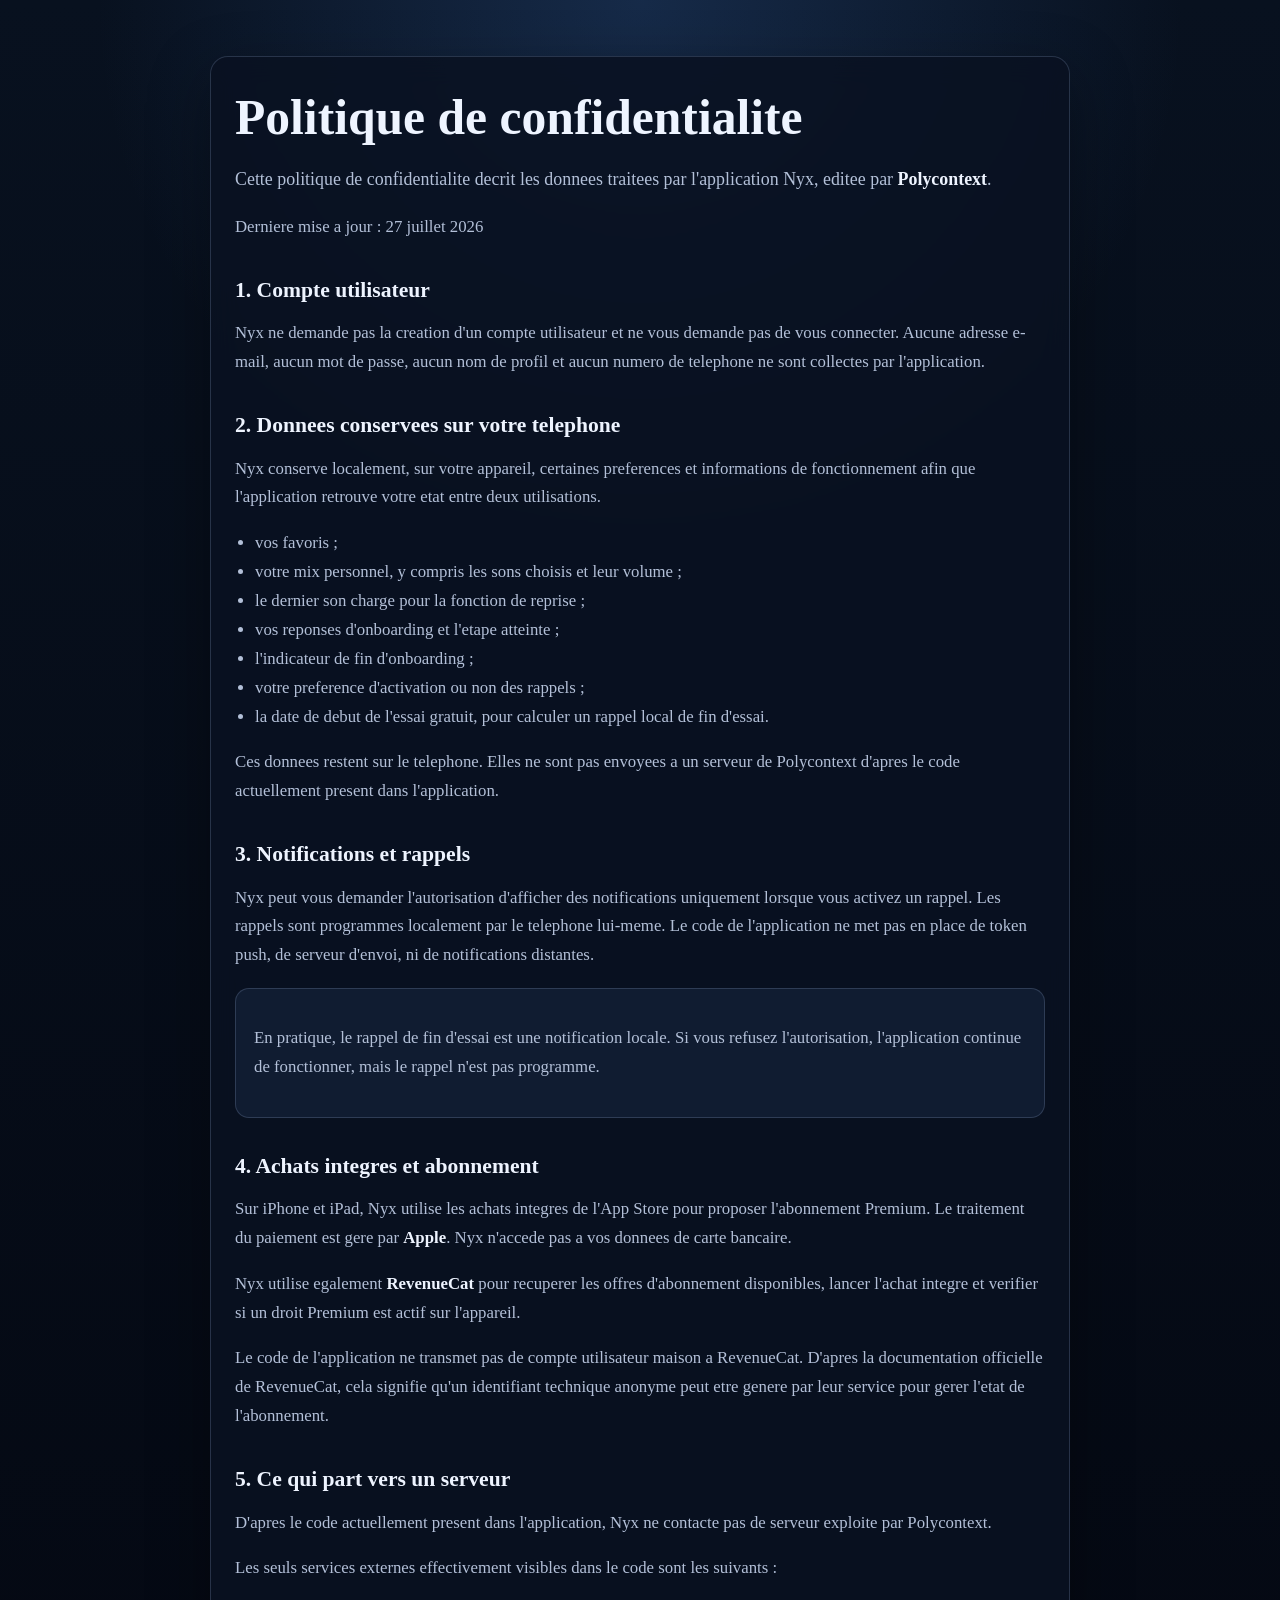
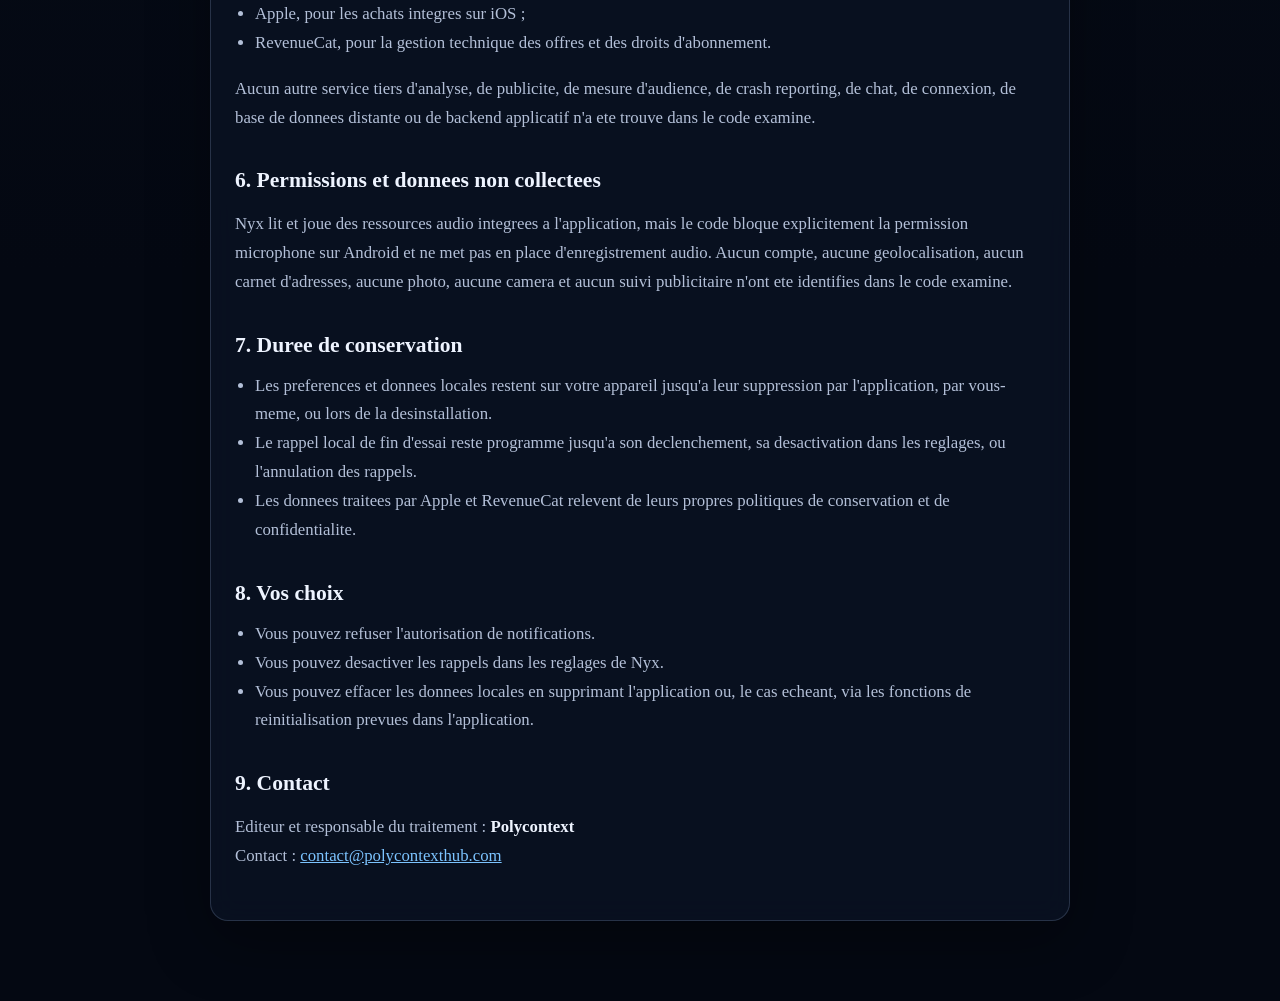
==== index.html @ 450d6f77 "docs: add privacy policy site" ====
<!doctype html>
<html lang="fr">
  <head>
    <meta charset="utf-8">
    <meta name="viewport" content="width=device-width, initial-scale=1">
    <title>Politique de confidentialite - Nyx</title>
    <style>
      :root {
        color-scheme: dark;
        --bg: #08111f;
        --bg-soft: #101c31;
        --panel: rgba(10, 18, 33, 0.88);
        --text: #eef4ff;
        --muted: #b3c0d8;
        --line: rgba(151, 174, 212, 0.22);
        --accent: #7cc4ff;
      }

      * {
        box-sizing: border-box;
      }

      body {
        margin: 0;
        font-family: Georgia, "Times New Roman", serif;
        background:
          radial-gradient(circle at top, rgba(58, 108, 180, 0.28), transparent 34rem),
          linear-gradient(180deg, var(--bg), #040812 72%);
        color: var(--text);
      }

      main {
        width: min(860px, calc(100% - 32px));
        margin: 0 auto;
        padding: 56px 0 80px;
      }

      .panel {
        background: var(--panel);
        border: 1px solid var(--line);
        border-radius: 18px;
        padding: 32px 24px;
        backdrop-filter: blur(14px);
        box-shadow: 0 20px 60px rgba(0, 0, 0, 0.35);
      }

      h1,
      h2 {
        margin: 0 0 14px;
        line-height: 1.15;
      }

      h1 {
        font-size: clamp(2rem, 4vw, 3.1rem);
      }

      h2 {
        margin-top: 36px;
        font-size: 1.35rem;
      }

      p,
      li {
        color: var(--muted);
        font-size: 1.05rem;
        line-height: 1.72;
      }

      p.lead {
        font-size: 1.12rem;
      }

      strong {
        color: var(--text);
      }

      a {
        color: var(--accent);
      }

      ul {
        margin: 14px 0 0;
        padding-left: 20px;
      }

      .meta {
        margin-top: 12px;
        color: var(--muted);
      }

      .box {
        margin-top: 18px;
        padding: 18px;
        border-radius: 14px;
        border: 1px solid var(--line);
        background: var(--bg-soft);
      }

      @media (max-width: 640px) {
        main {
          width: min(100% - 20px, 860px);
          padding: 28px 0 40px;
        }

        .panel {
          padding: 24px 18px;
          border-radius: 16px;
        }
      }
    </style>
  </head>
  <body>
    <main>
      <section class="panel">
        <h1>Politique de confidentialite</h1>
        <p class="lead">
          Cette politique de confidentialite decrit les donnees traitees par l'application Nyx, editee par
          <strong>Polycontext</strong>.
        </p>
        <p class="meta">
          Derniere mise a jour : 27 juillet 2026
        </p>

        <h2>1. Compte utilisateur</h2>
        <p>
          Nyx ne demande pas la creation d'un compte utilisateur et ne vous demande pas de vous connecter.
          Aucune adresse e-mail, aucun mot de passe, aucun nom de profil et aucun numero de telephone ne sont
          collectes par l'application.
        </p>

        <h2>2. Donnees conservees sur votre telephone</h2>
        <p>
          Nyx conserve localement, sur votre appareil, certaines preferences et informations de fonctionnement
          afin que l'application retrouve votre etat entre deux utilisations.
        </p>
        <ul>
          <li>vos favoris ;</li>
          <li>votre mix personnel, y compris les sons choisis et leur volume ;</li>
          <li>le dernier son charge pour la fonction de reprise ;</li>
          <li>vos reponses d'onboarding et l'etape atteinte ;</li>
          <li>l'indicateur de fin d'onboarding ;</li>
          <li>votre preference d'activation ou non des rappels ;</li>
          <li>la date de debut de l'essai gratuit, pour calculer un rappel local de fin d'essai.</li>
        </ul>
        <p>
          Ces donnees restent sur le telephone. Elles ne sont pas envoyees a un serveur de Polycontext d'apres le
          code actuellement present dans l'application.
        </p>

        <h2>3. Notifications et rappels</h2>
        <p>
          Nyx peut vous demander l'autorisation d'afficher des notifications uniquement lorsque vous activez un
          rappel. Les rappels sont programmes localement par le telephone lui-meme. Le code de l'application ne met
          pas en place de token push, de serveur d'envoi, ni de notifications distantes.
        </p>
        <div class="box">
          <p>
            En pratique, le rappel de fin d'essai est une notification locale. Si vous refusez l'autorisation,
            l'application continue de fonctionner, mais le rappel n'est pas programme.
          </p>
        </div>

        <h2>4. Achats integres et abonnement</h2>
        <p>
          Sur iPhone et iPad, Nyx utilise les achats integres de l'App Store pour proposer l'abonnement Premium.
          Le traitement du paiement est gere par <strong>Apple</strong>. Nyx n'accede pas a vos donnees de carte
          bancaire.
        </p>
        <p>
          Nyx utilise egalement <strong>RevenueCat</strong> pour recuperer les offres d'abonnement disponibles,
          lancer l'achat integre et verifier si un droit Premium est actif sur l'appareil.
        </p>
        <p>
          Le code de l'application ne transmet pas de compte utilisateur maison a RevenueCat. D'apres la
          documentation officielle de RevenueCat, cela signifie qu'un identifiant technique anonyme peut etre genere
          par leur service pour gerer l'etat de l'abonnement.
        </p>

        <h2>5. Ce qui part vers un serveur</h2>
        <p>
          D'apres le code actuellement present dans l'application, Nyx ne contacte pas de serveur exploite par
          Polycontext.
        </p>
        <p>
          Les seuls services externes effectivement visibles dans le code sont les suivants :
        </p>
        <ul>
          <li>Apple, pour les achats integres sur iOS ;</li>
          <li>RevenueCat, pour la gestion technique des offres et des droits d'abonnement.</li>
        </ul>
        <p>
          Aucun autre service tiers d'analyse, de publicite, de mesure d'audience, de crash reporting, de chat, de
          connexion, de base de donnees distante ou de backend applicatif n'a ete trouve dans le code examine.
        </p>

        <h2>6. Permissions et donnees non collectees</h2>
        <p>
          Nyx lit et joue des ressources audio integrees a l'application, mais le code bloque explicitement la
          permission microphone sur Android et ne met pas en place d'enregistrement audio. Aucun compte, aucune
          geolocalisation, aucun carnet d'adresses, aucune photo, aucune camera et aucun suivi publicitaire n'ont ete
          identifies dans le code examine.
        </p>

        <h2>7. Duree de conservation</h2>
        <ul>
          <li>Les preferences et donnees locales restent sur votre appareil jusqu'a leur suppression par l'application, par vous-meme, ou lors de la desinstallation.</li>
          <li>Le rappel local de fin d'essai reste programme jusqu'a son declenchement, sa desactivation dans les reglages, ou l'annulation des rappels.</li>
          <li>Les donnees traitees par Apple et RevenueCat relevent de leurs propres politiques de conservation et de confidentialite.</li>
        </ul>

        <h2>8. Vos choix</h2>
        <ul>
          <li>Vous pouvez refuser l'autorisation de notifications.</li>
          <li>Vous pouvez desactiver les rappels dans les reglages de Nyx.</li>
          <li>Vous pouvez effacer les donnees locales en supprimant l'application ou, le cas echeant, via les fonctions de reinitialisation prevues dans l'application.</li>
        </ul>

        <h2>9. Contact</h2>
        <p>
          Editeur et responsable du traitement : <strong>Polycontext</strong><br>
          Contact : <a href="mailto:contact@polycontexthub.com">contact@polycontexthub.com</a>
        </p>
      </section>
    </main>
  </body>
</html>
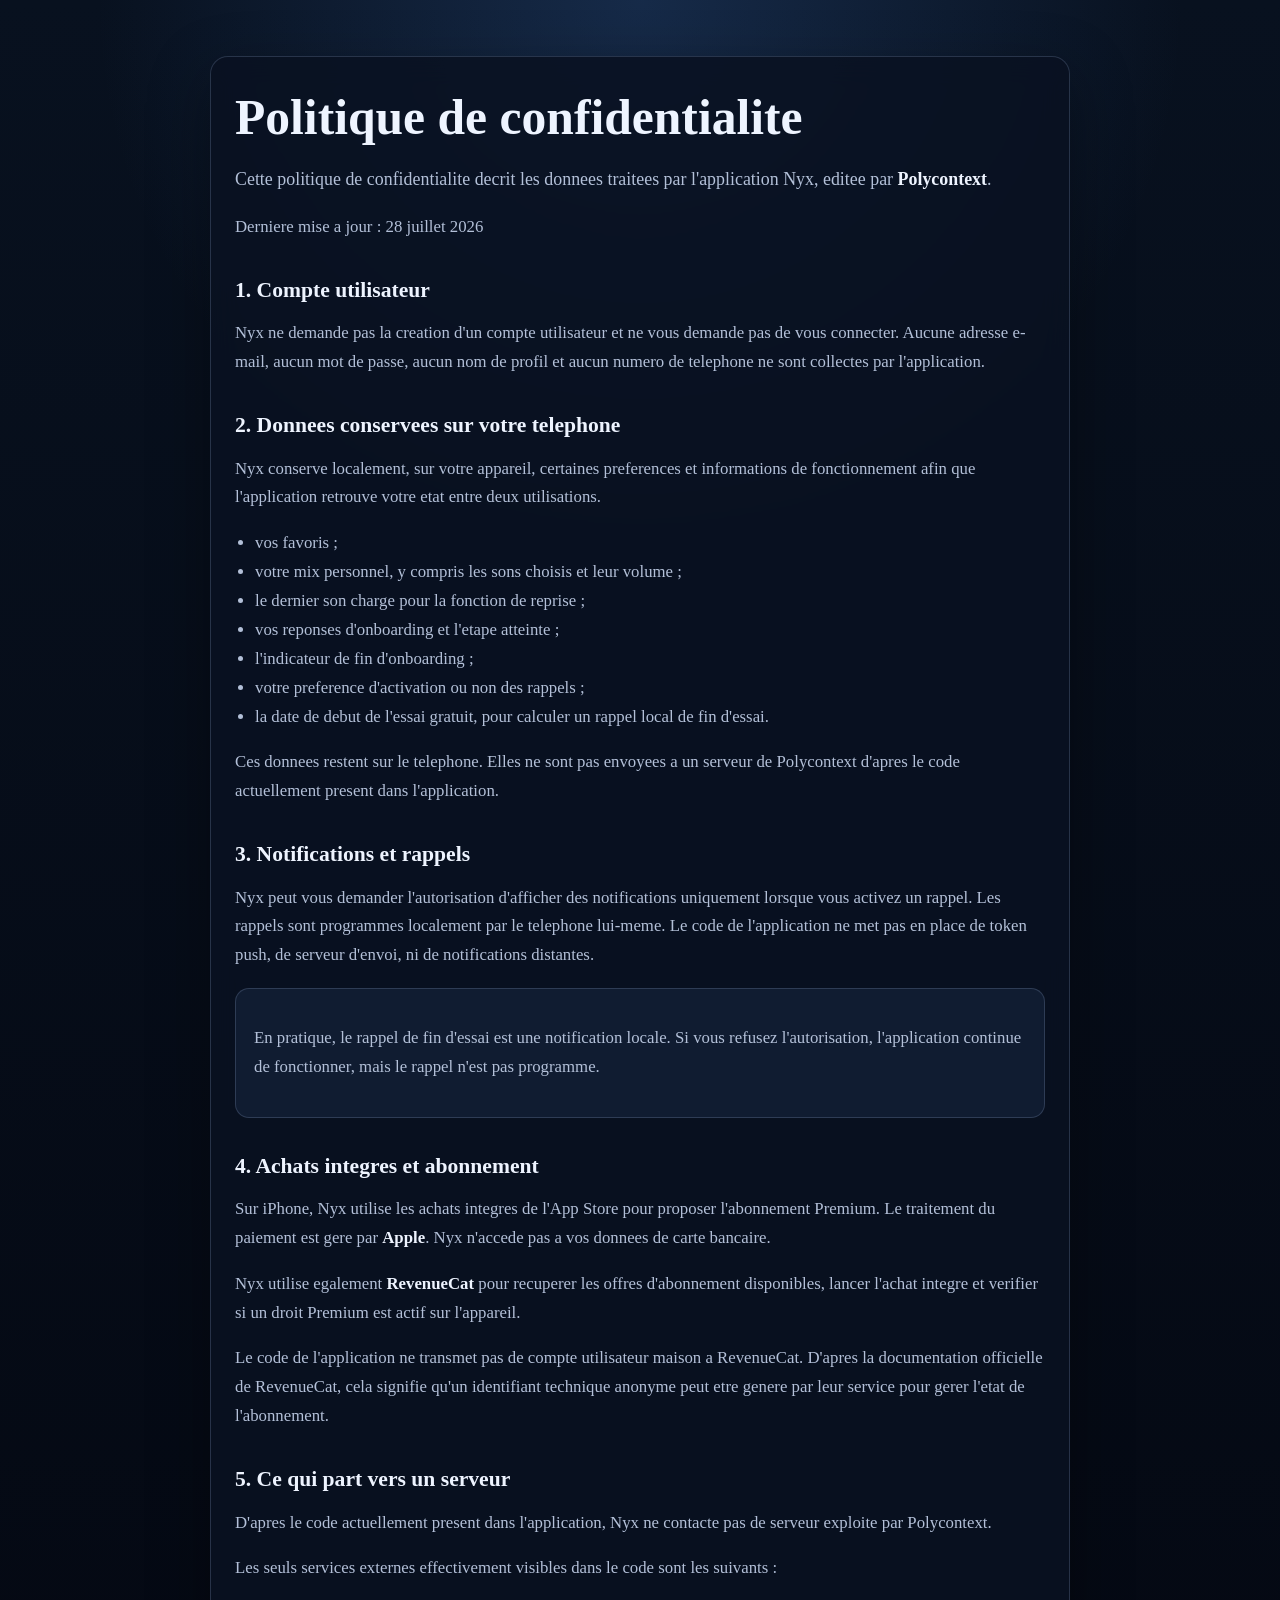
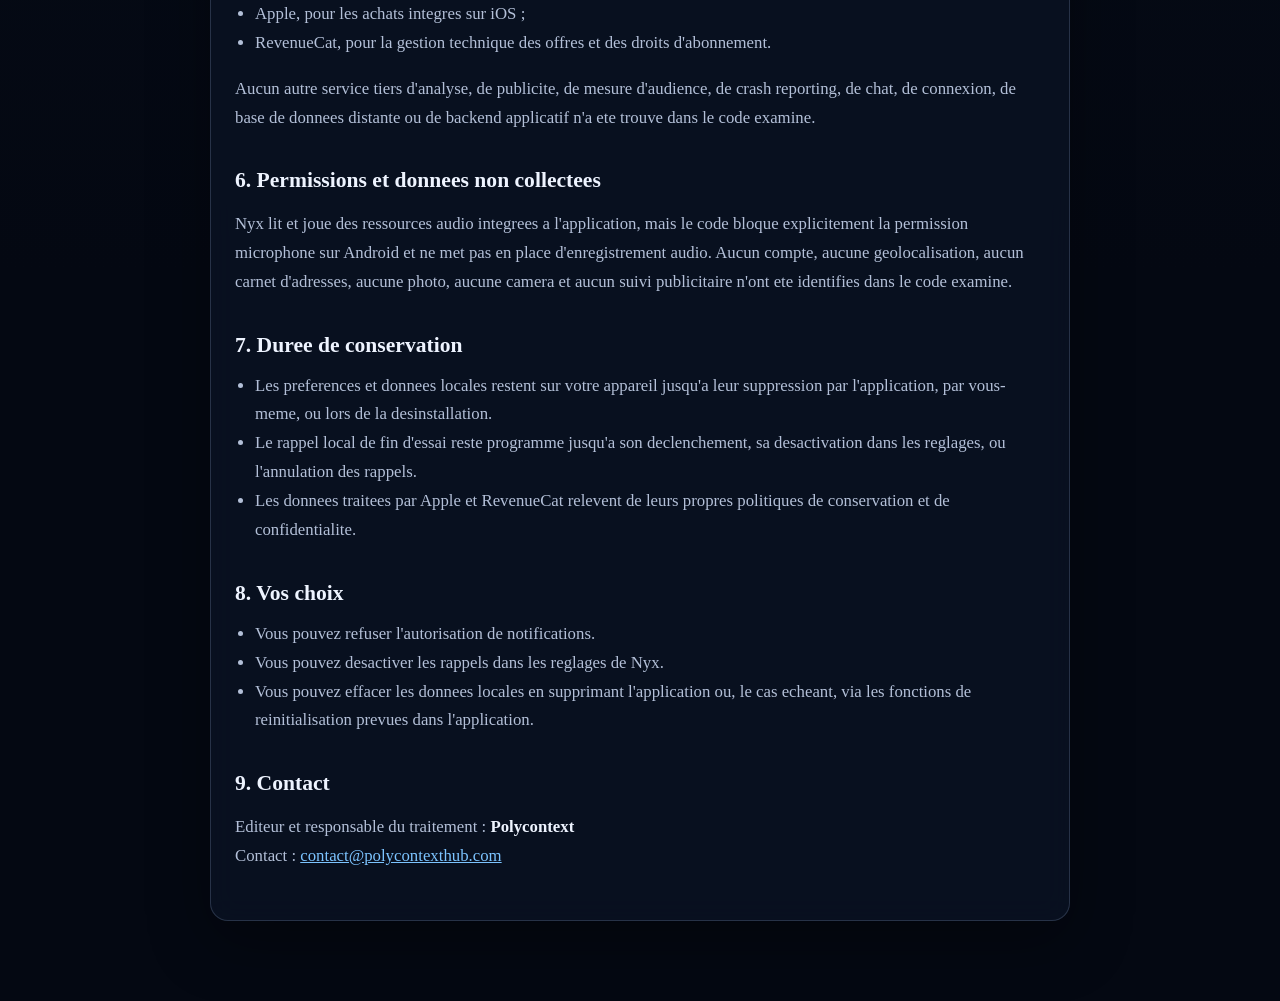
==== commit 3d536f7f: "Add support and privacy pages" ====
--- a/index.html
+++ b/index.html
@@ -3,224 +3,12 @@
   <head>
     <meta charset="utf-8">
     <meta name="viewport" content="width=device-width, initial-scale=1">
-    <title>Politique de confidentialite - Nyx</title>
-    <style>
-      :root {
-        color-scheme: dark;
-        --bg: #08111f;
-        --bg-soft: #101c31;
-        --panel: rgba(10, 18, 33, 0.88);
-        --text: #eef4ff;
-        --muted: #b3c0d8;
-        --line: rgba(151, 174, 212, 0.22);
-        --accent: #7cc4ff;
-      }
-
-      * {
-        box-sizing: border-box;
-      }
-
-      body {
-        margin: 0;
-        font-family: Georgia, "Times New Roman", serif;
-        background:
-          radial-gradient(circle at top, rgba(58, 108, 180, 0.28), transparent 34rem),
-          linear-gradient(180deg, var(--bg), #040812 72%);
-        color: var(--text);
-      }
-
-      main {
-        width: min(860px, calc(100% - 32px));
-        margin: 0 auto;
-        padding: 56px 0 80px;
-      }
-
-      .panel {
-        background: var(--panel);
-        border: 1px solid var(--line);
-        border-radius: 18px;
-        padding: 32px 24px;
-        backdrop-filter: blur(14px);
-        box-shadow: 0 20px 60px rgba(0, 0, 0, 0.35);
-      }
-
-      h1,
-      h2 {
-        margin: 0 0 14px;
-        line-height: 1.15;
-      }
-
-      h1 {
-        font-size: clamp(2rem, 4vw, 3.1rem);
-      }
-
-      h2 {
-        margin-top: 36px;
-        font-size: 1.35rem;
-      }
-
-      p,
-      li {
-        color: var(--muted);
-        font-size: 1.05rem;
-        line-height: 1.72;
-      }
-
-      p.lead {
-        font-size: 1.12rem;
-      }
-
-      strong {
-        color: var(--text);
-      }
-
-      a {
-        color: var(--accent);
-      }
-
-      ul {
-        margin: 14px 0 0;
-        padding-left: 20px;
-      }
-
-      .meta {
-        margin-top: 12px;
-        color: var(--muted);
-      }
-
-      .box {
-        margin-top: 18px;
-        padding: 18px;
-        border-radius: 14px;
-        border: 1px solid var(--line);
-        background: var(--bg-soft);
-      }
-
-      @media (max-width: 640px) {
-        main {
-          width: min(100% - 20px, 860px);
-          padding: 28px 0 40px;
-        }
-
-        .panel {
-          padding: 24px 18px;
-          border-radius: 16px;
-        }
-      }
-    </style>
+    <title>Nyx</title>
+    <meta name="robots" content="noindex, nofollow, noarchive, nosnippet, noimageindex, max-snippet:0, max-image-preview:none">
+    <meta http-equiv="refresh" content="0; url=/confidentialite/">
+    <link rel="canonical" href="https://nyx.polycontexthub.com/confidentialite/">
   </head>
   <body>
-    <main>
-      <section class="panel">
-        <h1>Politique de confidentialite</h1>
-        <p class="lead">
-          Cette politique de confidentialite decrit les donnees traitees par l'application Nyx, editee par
-          <strong>Polycontext</strong>.
-        </p>
-        <p class="meta">
-          Derniere mise a jour : 27 juillet 2026
-        </p>
-
-        <h2>1. Compte utilisateur</h2>
-        <p>
-          Nyx ne demande pas la creation d'un compte utilisateur et ne vous demande pas de vous connecter.
-          Aucune adresse e-mail, aucun mot de passe, aucun nom de profil et aucun numero de telephone ne sont
-          collectes par l'application.
-        </p>
-
-        <h2>2. Donnees conservees sur votre telephone</h2>
-        <p>
-          Nyx conserve localement, sur votre appareil, certaines preferences et informations de fonctionnement
-          afin que l'application retrouve votre etat entre deux utilisations.
-        </p>
-        <ul>
-          <li>vos favoris ;</li>
-          <li>votre mix personnel, y compris les sons choisis et leur volume ;</li>
-          <li>le dernier son charge pour la fonction de reprise ;</li>
-          <li>vos reponses d'onboarding et l'etape atteinte ;</li>
-          <li>l'indicateur de fin d'onboarding ;</li>
-          <li>votre preference d'activation ou non des rappels ;</li>
-          <li>la date de debut de l'essai gratuit, pour calculer un rappel local de fin d'essai.</li>
-        </ul>
-        <p>
-          Ces donnees restent sur le telephone. Elles ne sont pas envoyees a un serveur de Polycontext d'apres le
-          code actuellement present dans l'application.
-        </p>
-
-        <h2>3. Notifications et rappels</h2>
-        <p>
-          Nyx peut vous demander l'autorisation d'afficher des notifications uniquement lorsque vous activez un
-          rappel. Les rappels sont programmes localement par le telephone lui-meme. Le code de l'application ne met
-          pas en place de token push, de serveur d'envoi, ni de notifications distantes.
-        </p>
-        <div class="box">
-          <p>
-            En pratique, le rappel de fin d'essai est une notification locale. Si vous refusez l'autorisation,
-            l'application continue de fonctionner, mais le rappel n'est pas programme.
-          </p>
-        </div>
-
-        <h2>4. Achats integres et abonnement</h2>
-        <p>
-          Sur iPhone et iPad, Nyx utilise les achats integres de l'App Store pour proposer l'abonnement Premium.
-          Le traitement du paiement est gere par <strong>Apple</strong>. Nyx n'accede pas a vos donnees de carte
-          bancaire.
-        </p>
-        <p>
-          Nyx utilise egalement <strong>RevenueCat</strong> pour recuperer les offres d'abonnement disponibles,
-          lancer l'achat integre et verifier si un droit Premium est actif sur l'appareil.
-        </p>
-        <p>
-          Le code de l'application ne transmet pas de compte utilisateur maison a RevenueCat. D'apres la
-          documentation officielle de RevenueCat, cela signifie qu'un identifiant technique anonyme peut etre genere
-          par leur service pour gerer l'etat de l'abonnement.
-        </p>
-
-        <h2>5. Ce qui part vers un serveur</h2>
-        <p>
-          D'apres le code actuellement present dans l'application, Nyx ne contacte pas de serveur exploite par
-          Polycontext.
-        </p>
-        <p>
-          Les seuls services externes effectivement visibles dans le code sont les suivants :
-        </p>
-        <ul>
-          <li>Apple, pour les achats integres sur iOS ;</li>
-          <li>RevenueCat, pour la gestion technique des offres et des droits d'abonnement.</li>
-        </ul>
-        <p>
-          Aucun autre service tiers d'analyse, de publicite, de mesure d'audience, de crash reporting, de chat, de
-          connexion, de base de donnees distante ou de backend applicatif n'a ete trouve dans le code examine.
-        </p>
-
-        <h2>6. Permissions et donnees non collectees</h2>
-        <p>
-          Nyx lit et joue des ressources audio integrees a l'application, mais le code bloque explicitement la
-          permission microphone sur Android et ne met pas en place d'enregistrement audio. Aucun compte, aucune
-          geolocalisation, aucun carnet d'adresses, aucune photo, aucune camera et aucun suivi publicitaire n'ont ete
-          identifies dans le code examine.
-        </p>
-
-        <h2>7. Duree de conservation</h2>
-        <ul>
-          <li>Les preferences et donnees locales restent sur votre appareil jusqu'a leur suppression par l'application, par vous-meme, ou lors de la desinstallation.</li>
-          <li>Le rappel local de fin d'essai reste programme jusqu'a son declenchement, sa desactivation dans les reglages, ou l'annulation des rappels.</li>
-          <li>Les donnees traitees par Apple et RevenueCat relevent de leurs propres politiques de conservation et de confidentialite.</li>
-        </ul>
-
-        <h2>8. Vos choix</h2>
-        <ul>
-          <li>Vous pouvez refuser l'autorisation de notifications.</li>
-          <li>Vous pouvez desactiver les rappels dans les reglages de Nyx.</li>
-          <li>Vous pouvez effacer les donnees locales en supprimant l'application ou, le cas echeant, via les fonctions de reinitialisation prevues dans l'application.</li>
-        </ul>
-
-        <h2>9. Contact</h2>
-        <p>
-          Editeur et responsable du traitement : <strong>Polycontext</strong><br>
-          Contact : <a href="mailto:contact@polycontexthub.com">contact@polycontexthub.com</a>
-        </p>
-      </section>
-    </main>
+    <p><a href="/confidentialite/">Politique de confidentialite</a></p>
   </body>
 </html>
